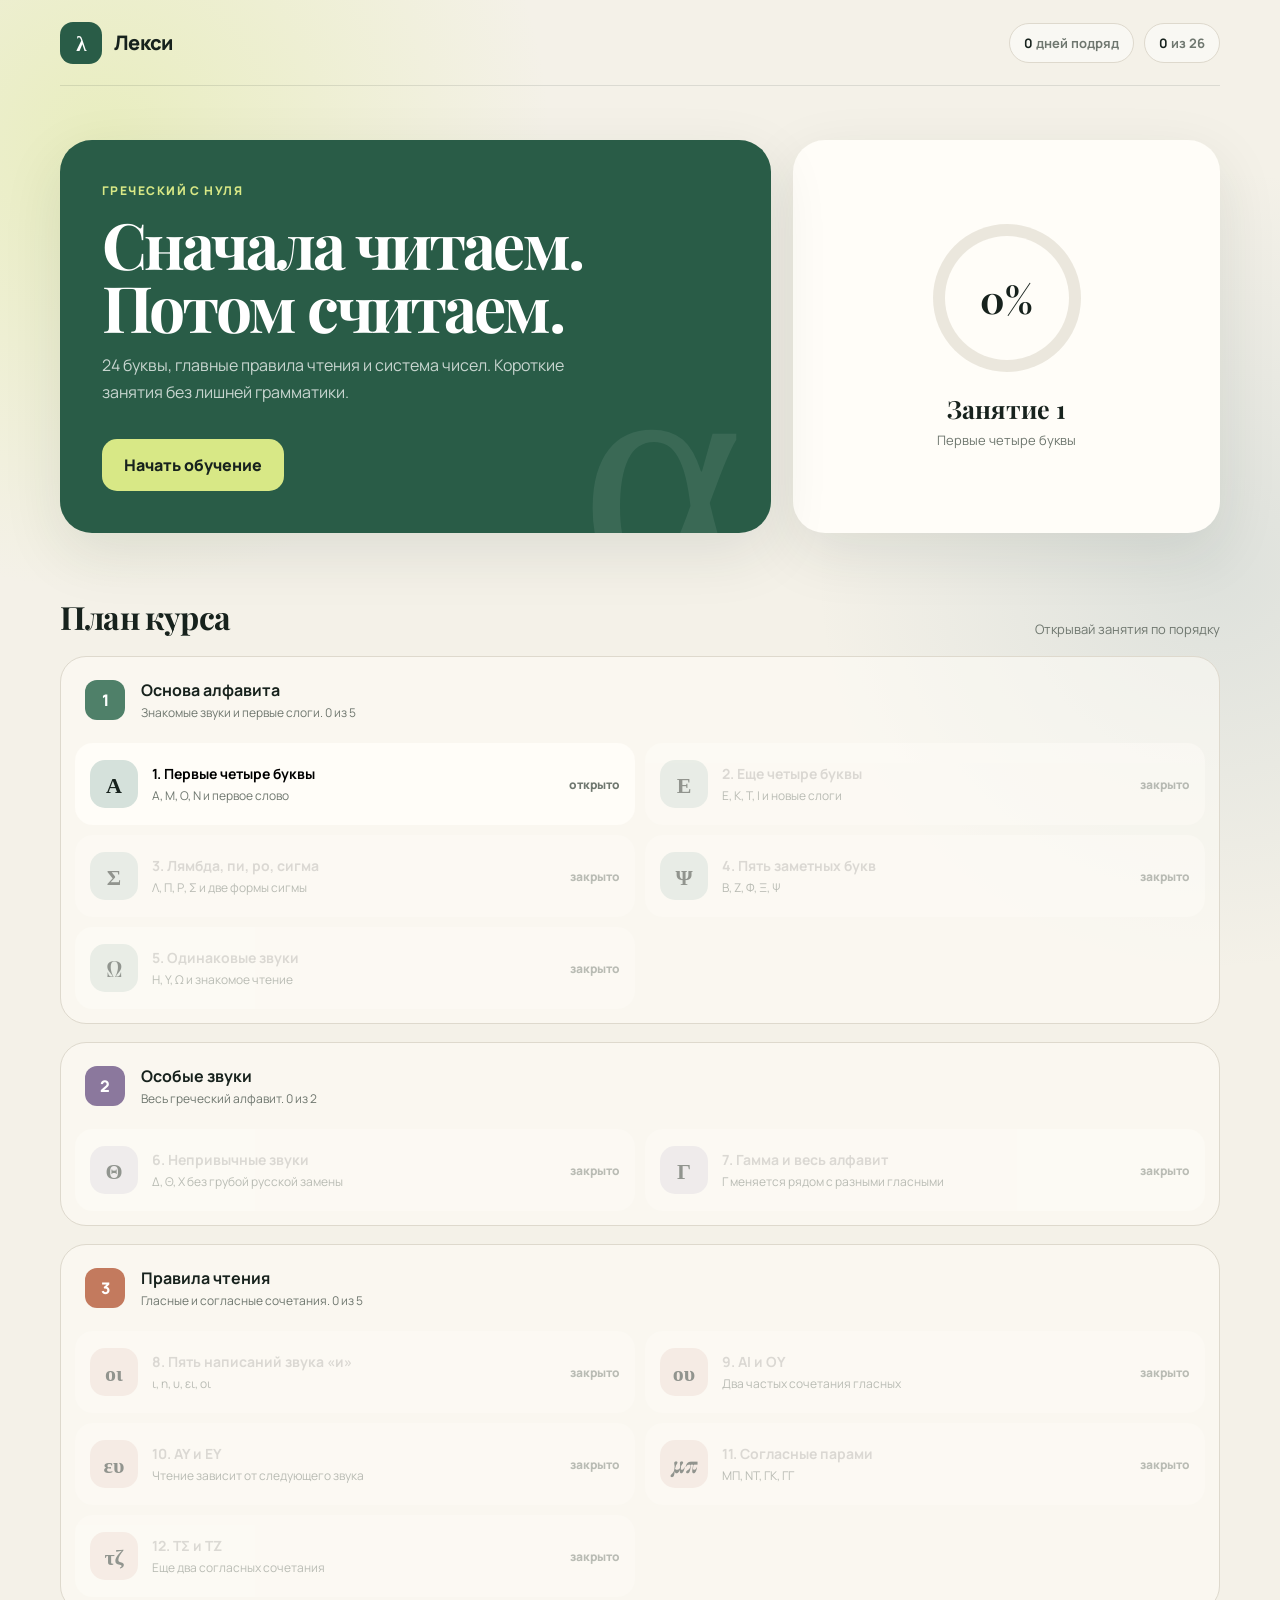
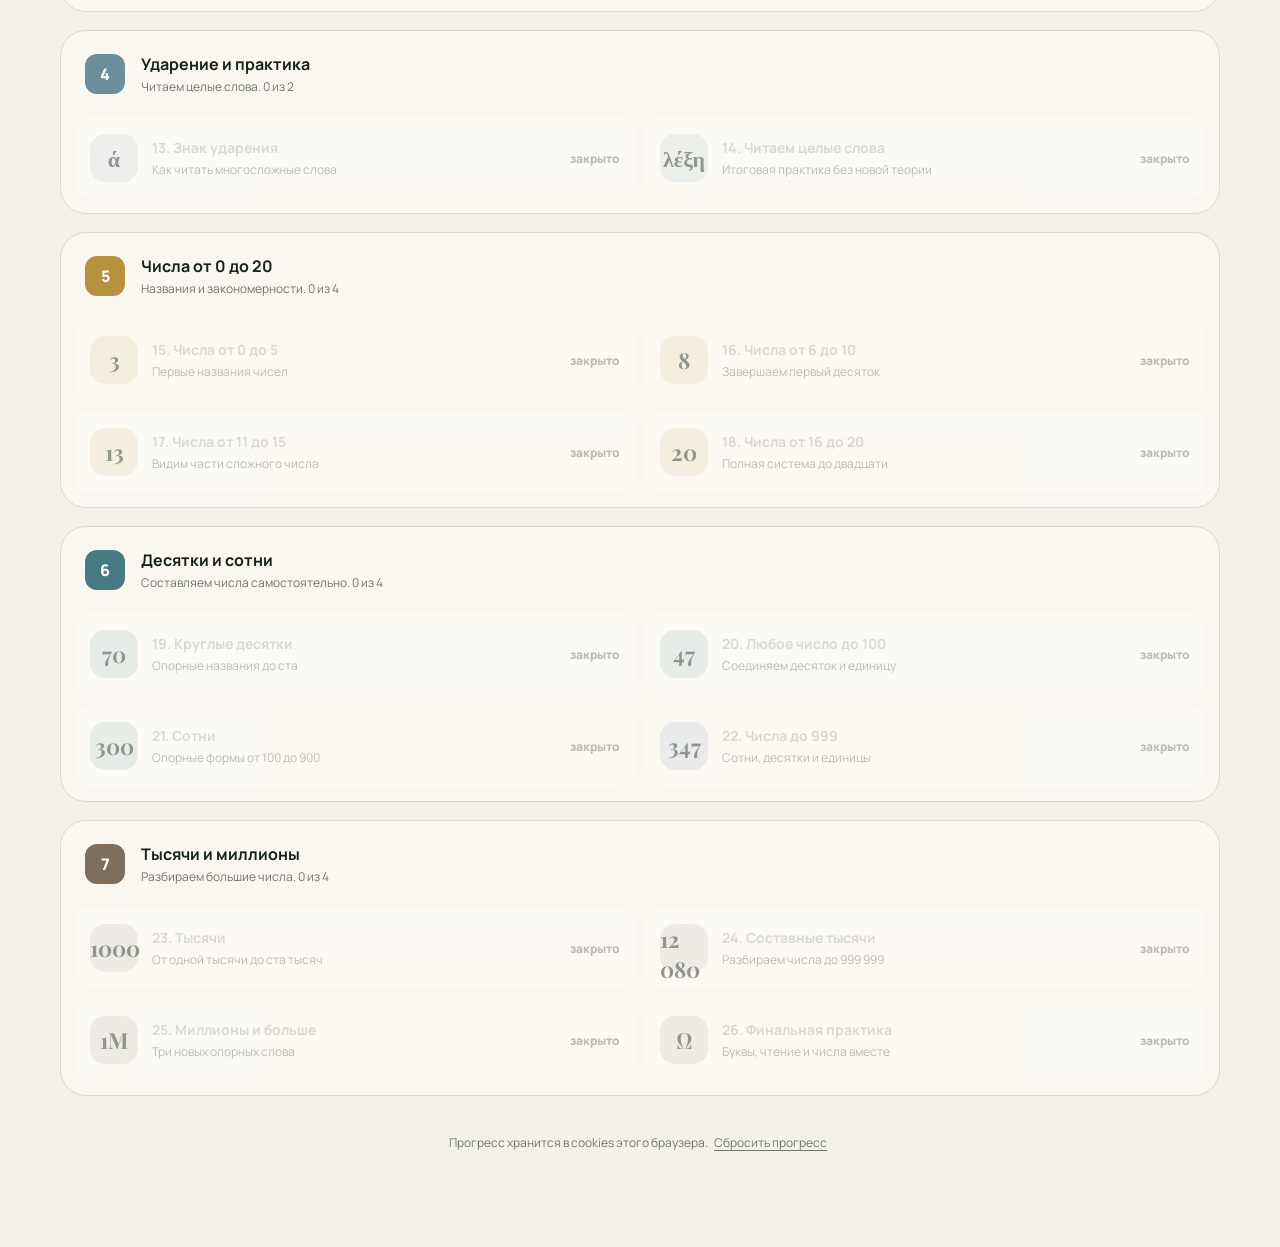
==== docs/index.html @ 23f55894 "Refresh published audio assets" ====
<!doctype html>
<html lang="ru">
<head>
  <meta charset="UTF-8">
  <meta name="viewport" content="width=device-width, initial-scale=1.0">
  <meta name="theme-color" content="#f4f1e8">
  <meta name="description" content="Интерактивный курс греческого алфавита, чтения и чисел">
  <title>Λέξη: греческий с нуля</title>
  <link rel="preconnect" href="https://fonts.googleapis.com">
  <link rel="preconnect" href="https://fonts.gstatic.com" crossorigin>
  <link href="https://fonts.googleapis.com/css2?family=Manrope:wght@400;500;600;700;800&family=Playfair+Display:wght@600;700&display=swap" rel="stylesheet">
  <link rel="stylesheet" href="styles.css?v=2">
</head>
<body>
  <div id="app"></div>
  <noscript>Для работы курса нужно включить JavaScript.</noscript>
  <script src="app.js?v=2"></script>
</body>
</html>
---- docs/styles.css ----
:root {
  --ink: #17221d;
  --muted: #6f776f;
  --paper: #f4f1e8;
  --card: #fffdf8;
  --line: #ded9cd;
  --green: #295c47;
  --green-dark: #1d4434;
  --lime: #d8e886;
  --clay: #d88060;
  --blue: #7898a4;
  --violet: #8a7da8;
  --yellow: #e8cb68;
  --shadow: 0 20px 60px rgba(33, 47, 39, .10);
  --radius: 26px;
}

* { box-sizing: border-box; }

html { scroll-behavior: smooth; }

body {
  margin: 0;
  min-width: 320px;
  color: var(--ink);
  background:
    radial-gradient(circle at 8% 5%, rgba(216, 232, 134, .42), transparent 28rem),
    radial-gradient(circle at 95% 20%, rgba(120, 152, 164, .18), transparent 25rem),
    var(--paper);
  font-family: "Manrope", system-ui, sans-serif;
  -webkit-font-smoothing: antialiased;
}

button { font: inherit; }
button:focus-visible, a:focus-visible { outline: 3px solid rgba(41, 92, 71, .3); outline-offset: 3px; }

.shell { width: min(1160px, calc(100% - 40px)); margin: 0 auto; padding-bottom: 80px; }

.topbar {
  display: flex;
  align-items: center;
  justify-content: space-between;
  min-height: 86px;
  border-bottom: 1px solid rgba(23, 34, 29, .11);
}

.brand { display: flex; align-items: center; gap: 12px; font-weight: 800; letter-spacing: -.04em; }
.brand-mark {
  display: grid;
  place-items: center;
  width: 42px;
  height: 42px;
  border-radius: 13px;
  color: white;
  background: var(--green);
  font-family: "Playfair Display", serif;
  font-size: 21px;
}
.brand-name { font-size: 20px; }

.top-stats { display: flex; align-items: center; gap: 10px; }
.stat-pill {
  padding: 10px 14px;
  border: 1px solid var(--line);
  border-radius: 999px;
  color: var(--muted);
  background: rgba(255,255,255,.45);
  font-size: 13px;
  font-weight: 700;
}
.stat-pill strong { color: var(--ink); }

.hero {
  display: grid;
  grid-template-columns: 1.25fr .75fr;
  gap: 22px;
  padding: 54px 0 28px;
}

.hero-main, .progress-card {
  min-height: 300px;
  border-radius: 32px;
  box-shadow: var(--shadow);
}

.hero-main {
  position: relative;
  overflow: hidden;
  padding: 42px;
  color: white;
  background: var(--green);
}

.hero-main::after {
  content: "α";
  position: absolute;
  right: 28px;
  bottom: -70px;
  color: rgba(255,255,255,.08);
  font-family: "Playfair Display", serif;
  font-size: 310px;
  line-height: 1;
}

.eyebrow {
  margin: 0 0 14px;
  color: var(--green);
  font-size: 12px;
  font-weight: 800;
  letter-spacing: .12em;
  text-transform: uppercase;
}
.hero-main .eyebrow { color: var(--lime); }

h1, h2, h3, p { margin-top: 0; }
h1, h2 { font-family: "Playfair Display", serif; }
.hero h1 { max-width: 620px; margin-bottom: 14px; font-size: clamp(40px, 5vw, 67px); line-height: .98; letter-spacing: -.045em; }
.hero-copy { position: relative; z-index: 1; max-width: 520px; color: rgba(255,255,255,.74); font-size: 16px; line-height: 1.65; }

.primary-btn, .secondary-btn, .answer-btn, .icon-btn {
  border: 0;
  cursor: pointer;
  transition: transform .18s ease, background .18s ease, border-color .18s ease, opacity .18s ease;
}
.primary-btn:hover, .secondary-btn:hover, .answer-btn:hover { transform: translateY(-2px); }

.primary-btn {
  position: relative;
  z-index: 1;
  margin-top: 18px;
  padding: 15px 22px;
  border-radius: 15px;
  color: var(--ink);
  background: var(--lime);
  font-weight: 800;
}
.primary-btn.dark { color: white; background: var(--green); }
.primary-btn:disabled { cursor: default; opacity: .45; transform: none; }

.progress-card {
  display: flex;
  flex-direction: column;
  align-items: center;
  justify-content: center;
  padding: 34px;
  background: var(--card);
  text-align: center;
}
.ring {
  position: relative;
  display: grid;
  place-items: center;
  width: 148px;
  height: 148px;
  margin-bottom: 20px;
  border-radius: 50%;
  background: conic-gradient(var(--green) var(--progress), #ebe7dd 0);
}
.ring::before { content: ""; position: absolute; inset: 12px; border-radius: 50%; background: var(--card); }
.ring strong { position: relative; font-family: "Playfair Display", serif; font-size: 38px; }
.progress-card h2 { margin-bottom: 6px; font-size: 25px; }
.progress-card p { margin: 0; color: var(--muted); font-size: 13px; }

.section-head { display: flex; align-items: end; justify-content: space-between; gap: 20px; margin: 34px 0 18px; }
.section-head h2 { margin: 0; font-size: 32px; letter-spacing: -.025em; }
.section-head p { margin: 0; color: var(--muted); font-size: 13px; }

.block { margin-bottom: 18px; border: 1px solid var(--line); border-radius: var(--radius); background: rgba(255,253,248,.55); overflow: hidden; }
.block-head { display: flex; align-items: center; gap: 16px; padding: 22px 24px 12px; }
.block-no { display: grid; place-items: center; width: 40px; height: 40px; flex: 0 0 auto; border-radius: 12px; background: var(--block-color); color: white; font-weight: 800; }
.block-head h3 { margin: 0 0 3px; font-size: 16px; }
.block-head p { margin: 0; color: var(--muted); font-size: 12px; }

.lesson-grid { display: grid; grid-template-columns: repeat(2, minmax(0, 1fr)); gap: 10px; padding: 10px 14px 14px; }
.lesson-row {
  display: grid;
  grid-template-columns: 48px minmax(0, 1fr) auto;
  align-items: center;
  gap: 14px;
  min-height: 82px;
  padding: 14px;
  border: 1px solid transparent;
  border-radius: 18px;
  background: var(--card);
  cursor: pointer;
  text-align: left;
}
.lesson-row:hover { border-color: var(--block-color); transform: translateY(-1px); }
.lesson-row.locked { cursor: not-allowed; opacity: .46; }
.lesson-row.locked:hover { border-color: transparent; transform: none; }
.lesson-icon { display: grid; place-items: center; width: 48px; height: 48px; border-radius: 15px; color: var(--ink); background: color-mix(in srgb, var(--block-color) 24%, white); font-family: "Playfair Display", serif; font-size: 22px; font-weight: 700; }
.lesson-copy strong { display: block; margin-bottom: 4px; font-size: 14px; }
.lesson-copy span { display: block; overflow: hidden; color: var(--muted); font-size: 12px; text-overflow: ellipsis; white-space: nowrap; }
.lesson-status { min-width: 30px; color: var(--muted); font-size: 12px; font-weight: 800; text-align: right; }
.lesson-row.done .lesson-status { color: var(--green); }

.footer-note { margin-top: 34px; color: var(--muted); font-size: 12px; text-align: center; }
.text-btn { padding: 4px; border: 0; color: var(--muted); background: none; cursor: pointer; text-decoration: underline; text-underline-offset: 3px; }

.lesson-shell { min-height: 100vh; padding-bottom: 40px; }
.lesson-topbar { width: min(820px, calc(100% - 34px)); margin: 0 auto; padding: 24px 0 10px; }
.lesson-nav { display: grid; grid-template-columns: 44px 1fr 44px; align-items: center; gap: 16px; }
.icon-btn { display: grid; place-items: center; width: 42px; height: 42px; border: 1px solid var(--line); border-radius: 13px; color: var(--ink); background: var(--card); font-size: 22px; }
.lesson-counter { color: var(--muted); font-size: 12px; font-weight: 700; text-align: center; }
.step-progress { height: 7px; margin-top: 18px; border-radius: 999px; background: #dfdacf; overflow: hidden; }
.step-progress div { height: 100%; border-radius: inherit; background: var(--green); transition: width .35s ease; }

.stage { display: grid; place-items: center; width: min(820px, calc(100% - 34px)); min-height: calc(100vh - 135px); margin: 0 auto; padding: 24px 0; }
.activity-card { width: 100%; padding: clamp(28px, 6vw, 58px); border: 1px solid var(--line); border-radius: 32px; background: var(--card); box-shadow: var(--shadow); text-align: center; animation: card-in .28s ease both; }
@keyframes card-in { from { opacity: 0; transform: translateY(10px); } }
.activity-card h1 { max-width: 640px; margin: 0 auto 16px; font-size: clamp(35px, 6vw, 58px); line-height: 1.03; letter-spacing: -.035em; }
.activity-card h2 { max-width: 600px; margin: 0 auto 15px; font-size: clamp(27px, 4vw, 38px); line-height: 1.12; }
.activity-card .lead { max-width: 590px; margin: 0 auto 24px; color: var(--muted); font-size: 16px; line-height: 1.65; }
.greek-display { margin: 4px 0 18px; font-family: "Playfair Display", serif; font-size: clamp(70px, 15vw, 132px); line-height: 1; letter-spacing: .01em; }
.greek-word { margin: 6px 0 22px; font-family: "Playfair Display", serif; font-size: clamp(54px, 11vw, 94px); line-height: 1.05; }
.pronunciation { display: inline-block; margin-bottom: 18px; padding: 8px 13px; border-radius: 999px; color: var(--green); background: #e6eddf; font-weight: 800; }
.tip { max-width: 570px; margin: 22px auto 0; padding: 16px 18px; border-left: 4px solid var(--yellow); border-radius: 0 12px 12px 0; color: #5f5b4c; background: #faf3d8; font-size: 13px; line-height: 1.55; text-align: left; }
.chips { display: flex; flex-wrap: wrap; justify-content: center; gap: 8px; margin: 18px 0; }
.chip { padding: 8px 12px; border: 1px solid var(--line); border-radius: 999px; background: #f8f5ed; font-size: 13px; font-weight: 700; }
.speak-btn { display: inline-flex; align-items: center; gap: 8px; margin-bottom: 18px; padding: 10px 14px; border: 1px solid var(--line); border-radius: 999px; color: var(--green); background: transparent; cursor: pointer; font-weight: 800; }
.speak-dot { width: 9px; height: 9px; border-radius: 50%; background: currentColor; box-shadow: 0 0 0 4px rgba(41,92,71,.12); }
.speak-btn:disabled { cursor: default; opacity: .72; }
.speak-btn.speaking .speak-dot { animation: speak-pulse .9s ease-in-out infinite alternate; }
@keyframes speak-pulse { to { box-shadow: 0 0 0 8px rgba(41,92,71,.08); transform: scale(.72); } }

.answers { display: grid; grid-template-columns: repeat(2, minmax(0, 1fr)); gap: 11px; max-width: 650px; margin: 26px auto 0; }
.answer-btn { min-height: 62px; padding: 14px 16px; border: 2px solid var(--line); border-radius: 16px; color: var(--ink); background: white; font-weight: 800; }
.answer-btn:hover { border-color: #8ca99a; }
.answer-btn.selected.correct { border-color: var(--green); background: #e4efe8; }
.answer-btn.selected.wrong { border-color: var(--clay); background: #fae6df; }
.answer-btn.dim { opacity: .45; }
.feedback { max-width: 650px; margin: 18px auto 0; padding: 16px; border-radius: 16px; font-size: 14px; font-weight: 700; text-align: left; }
.feedback.correct { color: #214f3c; background: #e4efe8; }
.feedback.wrong { color: #843e2e; background: #fae6df; }
.activity-actions { display: flex; justify-content: center; gap: 10px; margin-top: 26px; }
.secondary-btn { padding: 14px 20px; border: 1px solid var(--line); border-radius: 15px; color: var(--ink); background: transparent; font-weight: 800; }

.finish-badge { display: grid; place-items: center; width: 94px; height: 94px; margin: 0 auto 22px; border-radius: 28px; color: white; background: var(--green); font-family: "Playfair Display", serif; font-size: 42px; transform: rotate(-4deg); }
.result-stats { display: grid; grid-template-columns: repeat(3, 1fr); gap: 10px; max-width: 520px; margin: 26px auto; }
.result-stat { padding: 16px 10px; border-radius: 16px; background: #f3f0e8; }
.result-stat strong { display: block; font-size: 22px; }
.result-stat span { color: var(--muted); font-size: 11px; }

.toast { position: fixed; right: 20px; bottom: 20px; z-index: 10; padding: 13px 17px; border-radius: 13px; color: white; background: var(--ink); box-shadow: var(--shadow); font-size: 13px; animation: toast .25s ease both; }
@keyframes toast { from { opacity: 0; transform: translateY(10px); } }

@media (max-width: 760px) {
  .shell { width: min(100% - 24px, 1160px); }
  .topbar { min-height: 72px; }
  .brand-name { font-size: 17px; }
  .stat-pill:first-child { display: none; }
  .hero { grid-template-columns: 1fr; padding-top: 26px; }
  .hero-main { min-height: 330px; padding: 30px 25px; }
  .progress-card { min-height: 250px; }
  .lesson-grid { grid-template-columns: 1fr; }
  .section-head { align-items: start; flex-direction: column; gap: 6px; }
  .activity-card { border-radius: 24px; }
  .answers { grid-template-columns: 1fr; }
  .result-stats { grid-template-columns: 1fr; }
  .result-stat { display: flex; align-items: center; justify-content: space-between; }
  .activity-actions { flex-direction: column; }
  .activity-actions button { width: 100%; }
}

@media (prefers-reduced-motion: reduce) {
  *, *::before, *::after { scroll-behavior: auto !important; animation-duration: .01ms !important; transition-duration: .01ms !important; }
}
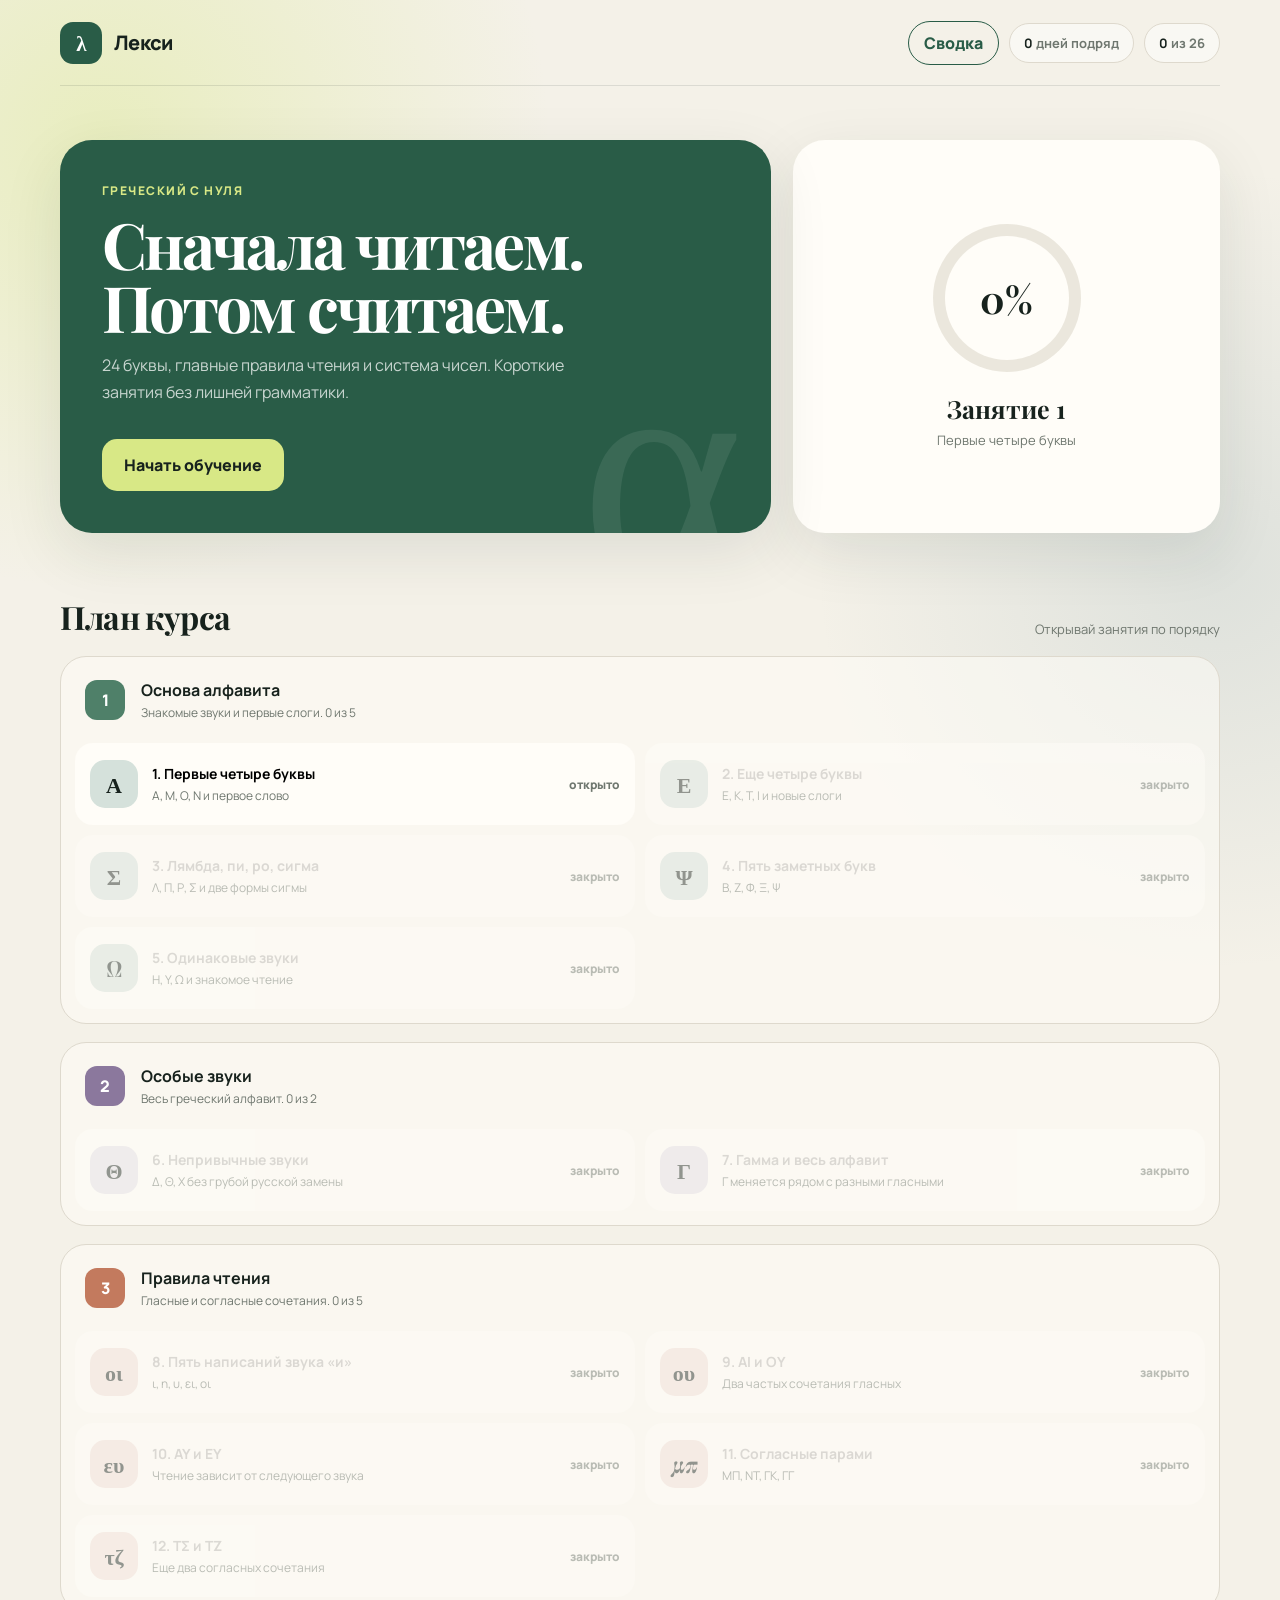
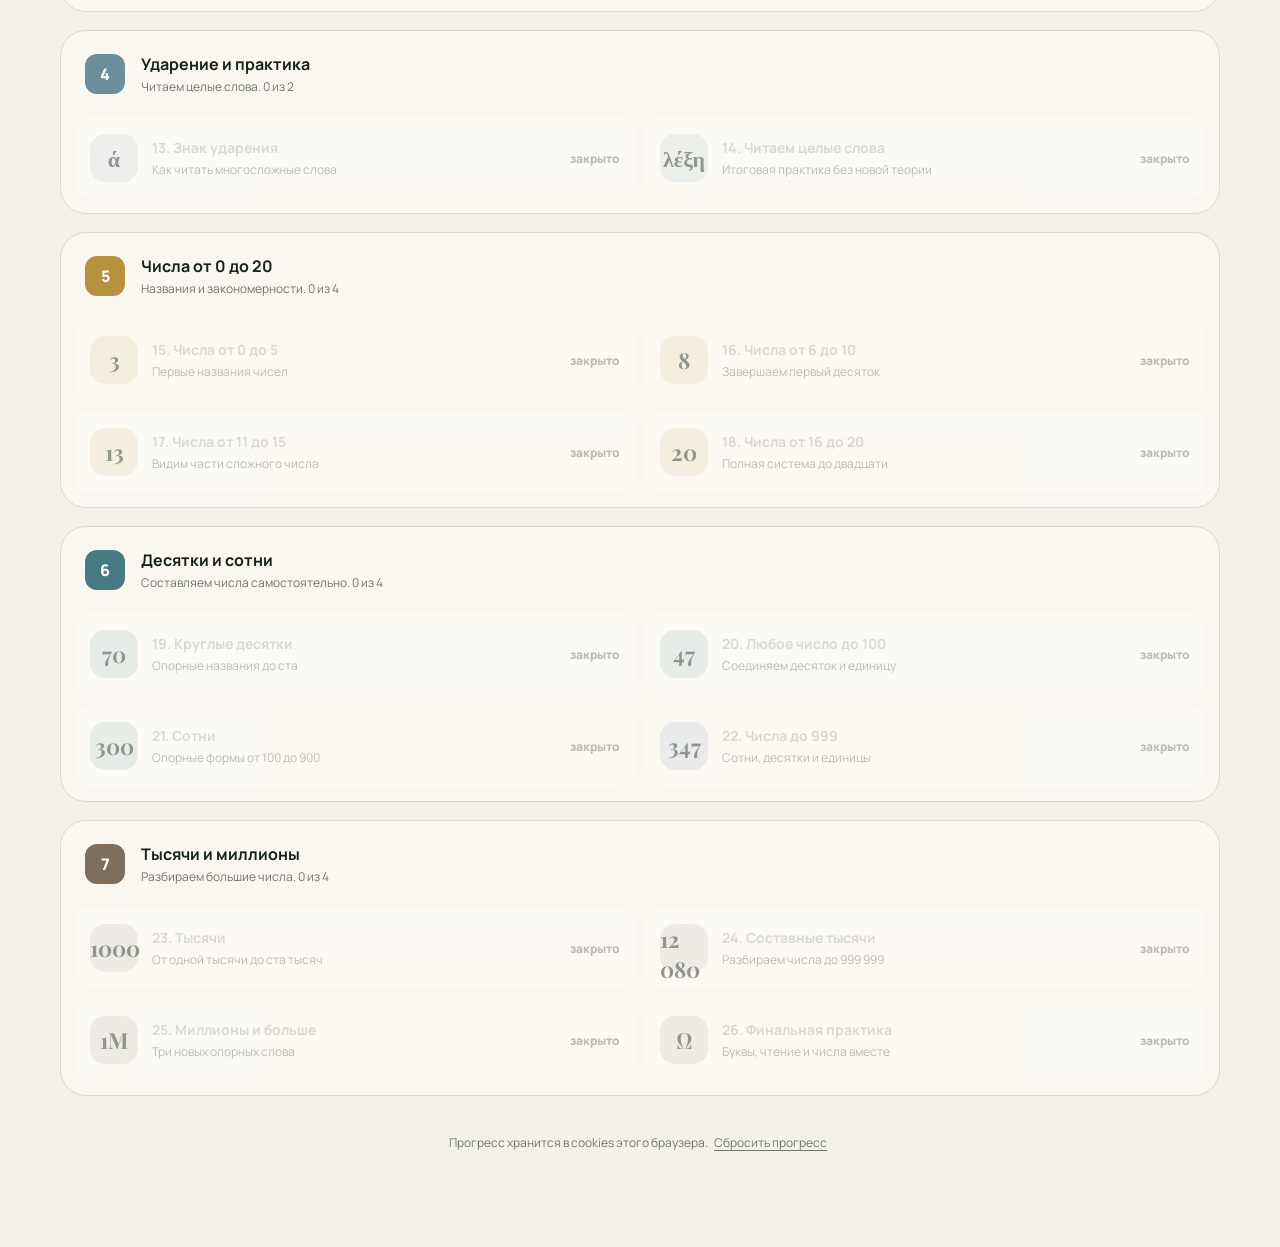
==== commit 73af0525: "Add interactive course reference" ====
--- a/docs/index.html
+++ b/docs/index.html
@@ -9,11 +9,11 @@
   <link rel="preconnect" href="https://fonts.googleapis.com">
   <link rel="preconnect" href="https://fonts.gstatic.com" crossorigin>
   <link href="https://fonts.googleapis.com/css2?family=Manrope:wght@400;500;600;700;800&family=Playfair+Display:wght@600;700&display=swap" rel="stylesheet">
-  <link rel="stylesheet" href="styles.css?v=2">
+  <link rel="stylesheet" href="styles.css?v=3">
 </head>
 <body>
   <div id="app"></div>
   <noscript>Для работы курса нужно включить JavaScript.</noscript>
-  <script src="app.js?v=2"></script>
+  <script src="app.js?v=3"></script>
 </body>
 </html>
--- a/docs/styles.css
+++ b/docs/styles.css
@@ -59,6 +59,17 @@
 .brand-name { font-size: 20px; }
 
 .top-stats { display: flex; align-items: center; gap: 10px; }
+.top-actions { display: flex; align-items: center; gap: 10px; }
+.reference-btn {
+  padding: 10px 15px;
+  border: 1px solid var(--green);
+  border-radius: 999px;
+  color: var(--green);
+  background: transparent;
+  cursor: pointer;
+  font-weight: 800;
+}
+.reference-btn:hover { color: white; background: var(--green); }
 .stat-pill {
   padding: 10px 14px;
   border: 1px solid var(--line);
@@ -234,6 +245,7 @@
 .feedback.wrong { color: #843e2e; background: #fae6df; }
 .activity-actions { display: flex; justify-content: center; gap: 10px; margin-top: 26px; }
 .secondary-btn { padding: 14px 20px; border: 1px solid var(--line); border-radius: 15px; color: var(--ink); background: transparent; font-weight: 800; }
+.secondary-btn.compact { padding: 10px 15px; background: rgba(255,255,255,.45); }
 
 .finish-badge { display: grid; place-items: center; width: 94px; height: 94px; margin: 0 auto 22px; border-radius: 28px; color: white; background: var(--green); font-family: "Playfair Display", serif; font-size: 42px; transform: rotate(-4deg); }
 .result-stats { display: grid; grid-template-columns: repeat(3, 1fr); gap: 10px; max-width: 520px; margin: 26px auto; }
@@ -243,6 +255,61 @@
 
 .toast { position: fixed; right: 20px; bottom: 20px; z-index: 10; padding: 13px 17px; border-radius: 13px; color: white; background: var(--ink); box-shadow: var(--shadow); font-size: 13px; animation: toast .25s ease both; }
 @keyframes toast { from { opacity: 0; transform: translateY(10px); } }
+
+.reference-shell { min-height: 100vh; }
+.reference-hero { max-width: 790px; padding: 58px 0 28px; }
+.reference-hero h1 { margin-bottom: 14px; font-size: clamp(40px, 6vw, 68px); line-height: 1; letter-spacing: -.04em; }
+.reference-hero p:last-child { max-width: 700px; margin: 0; color: var(--muted); font-size: 16px; line-height: 1.65; }
+.reference-tabs { position: sticky; top: 10px; z-index: 5; display: inline-flex; gap: 5px; margin-bottom: 28px; padding: 5px; border: 1px solid var(--line); border-radius: 16px; background: rgba(255,253,248,.9); box-shadow: 0 8px 30px rgba(33,47,39,.08); backdrop-filter: blur(12px); }
+.reference-tab { padding: 11px 18px; border: 0; border-radius: 11px; color: var(--muted); background: transparent; cursor: pointer; font-weight: 800; }
+.reference-tab.active { color: white; background: var(--green); }
+.reference-content { padding-bottom: 70px; }
+.reference-grid { display: grid; gap: 12px; }
+.alphabet-grid { grid-template-columns: repeat(3, minmax(0, 1fr)); }
+.rules-grid { grid-template-columns: repeat(2, minmax(0, 1fr)); }
+.numbers-grid { grid-template-columns: repeat(3, minmax(0, 1fr)); }
+
+.ref-card {
+  display: grid;
+  grid-template-columns: auto minmax(0, 1fr);
+  align-items: start;
+  gap: 14px 16px;
+  min-width: 0;
+  padding: 20px;
+  border: 1px solid var(--line);
+  border-radius: 20px;
+  color: var(--ink);
+  background: var(--card);
+  cursor: pointer;
+  text-align: left;
+  box-shadow: 0 8px 24px rgba(33,47,39,.04);
+  transition: transform .18s ease, border-color .18s ease, box-shadow .18s ease;
+}
+.ref-card:hover { border-color: #91a99c; box-shadow: 0 14px 30px rgba(33,47,39,.08); transform: translateY(-2px); }
+.ref-card:disabled { cursor: default; opacity: .76; transform: none; }
+.ref-letter { display: grid; place-items: center; min-width: 76px; min-height: 76px; padding: 6px; border-radius: 17px; color: var(--green-dark); background: #edf0e4; font-family: "Playfair Display", serif; font-size: 31px; font-weight: 700; }
+.ref-body { display: flex; min-width: 0; flex-direction: column; gap: 5px; }
+.ref-title { display: block; font-size: 16px; font-weight: 800; }
+.ref-reading { color: var(--green); font-size: 13px; font-weight: 800; }
+.ref-example { display: block; color: var(--muted); font-size: 12px; line-height: 1.5; }
+.ref-example b { color: var(--ink); font-size: 14px; }
+.ref-note { display: block; color: var(--muted); font-size: 13px; line-height: 1.55; }
+.ref-listen { grid-column: 1 / -1; display: inline-flex; align-items: center; gap: 8px; width: max-content; color: var(--green); font-size: 12px; font-weight: 800; }
+.ref-card.speaking .speak-dot { animation: speak-pulse .9s ease-in-out infinite alternate; }
+
+.rule-card { grid-template-columns: 1fr; min-height: 245px; }
+.rule-top { display: flex; align-items: center; justify-content: space-between; gap: 12px; }
+.rule-pattern { font-family: "Playfair Display", serif; font-size: 30px; font-weight: 700; }
+.rule-reading { padding: 7px 10px; border-radius: 999px; color: var(--green); background: #e7eddf; font-size: 12px; font-weight: 800; text-align: center; }
+
+.reference-notice { margin-bottom: 24px; padding: 18px 20px; border: 1px solid #d8d2bf; border-radius: 16px; color: #625d4c; background: #fbf5dc; font-size: 13px; line-height: 1.6; }
+.number-group { margin-bottom: 40px; }
+.number-group-head { display: flex; align-items: end; justify-content: space-between; gap: 16px; margin-bottom: 14px; }
+.number-group-head h2 { margin: 0; font-size: 29px; }
+.number-group-head span { color: var(--muted); font-size: 12px; }
+.number-card { grid-template-columns: 72px minmax(0, 1fr); min-height: 155px; }
+.number-value { color: var(--green-dark); font-family: "Playfair Display", serif; font-size: 28px; font-weight: 700; line-height: 1.1; }
+.number-greek { font-family: "Playfair Display", serif; font-size: 21px; font-weight: 700; overflow-wrap: anywhere; }
 
 @media (max-width: 760px) {
   .shell { width: min(100% - 24px, 1160px); }
@@ -260,6 +327,19 @@
   .result-stat { display: flex; align-items: center; justify-content: space-between; }
   .activity-actions { flex-direction: column; }
   .activity-actions button { width: 100%; }
+  .reference-hero { padding-top: 36px; }
+  .reference-tabs { display: flex; width: 100%; top: 6px; }
+  .reference-tab { flex: 1; padding: 11px 8px; }
+  .alphabet-grid, .rules-grid, .numbers-grid { grid-template-columns: 1fr; }
+  .rule-card { min-height: 0; }
+  .number-card { min-height: 140px; }
+}
+
+@media (max-width: 430px) {
+  .top-stats { display: none; }
+  .ref-card { padding: 17px; }
+  .ref-letter { min-width: 66px; min-height: 66px; font-size: 27px; }
+  .number-group-head span { display: none; }
 }
 
 @media (prefers-reduced-motion: reduce) {
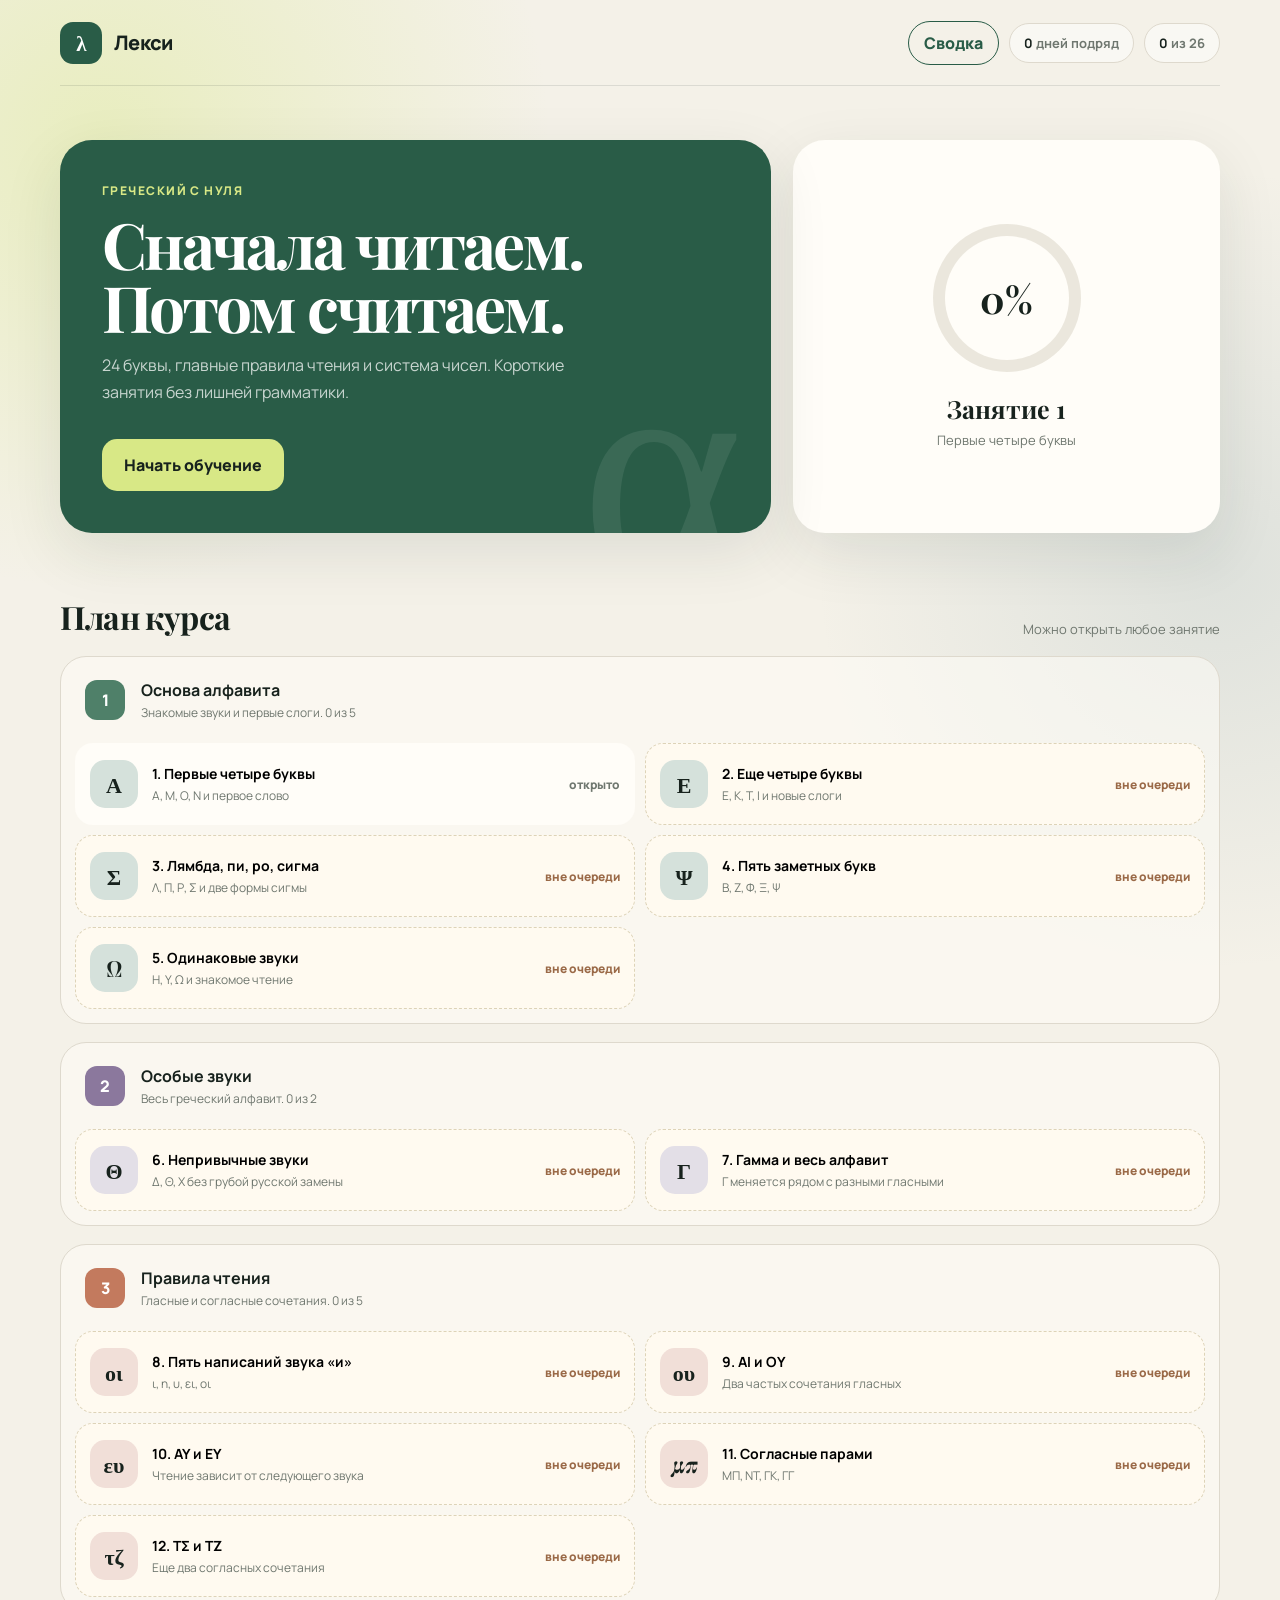
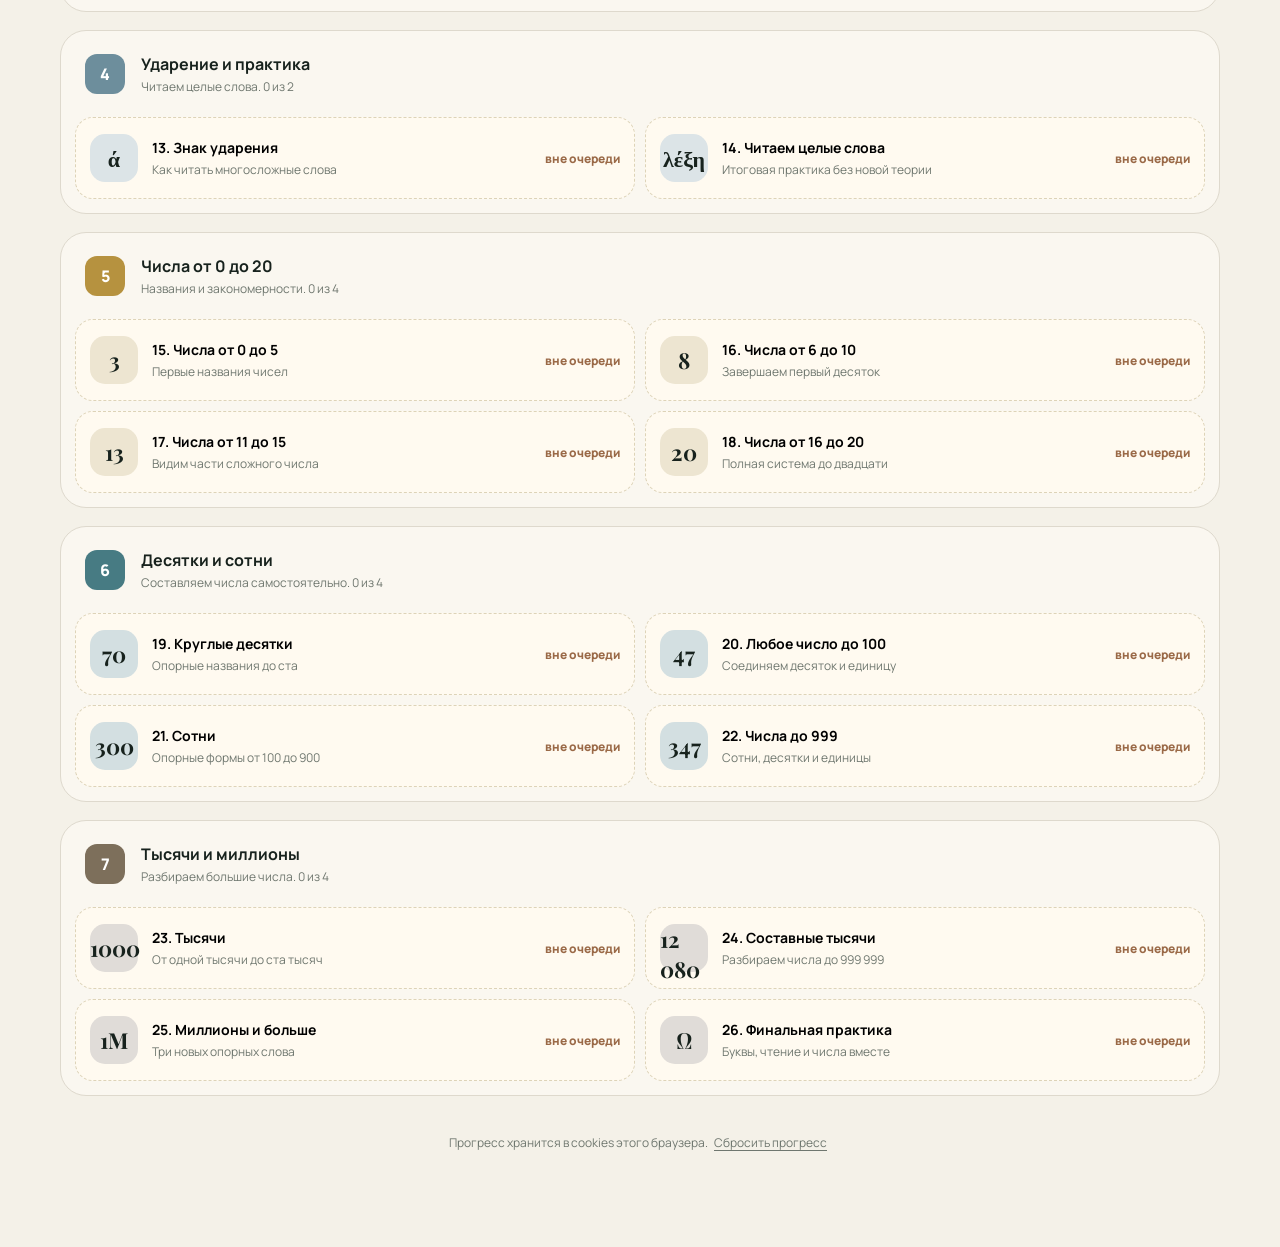
==== commit e64b467e: "Allow opening lessons out of order" ====
--- a/docs/index.html
+++ b/docs/index.html
@@ -9,11 +9,11 @@
   <link rel="preconnect" href="https://fonts.googleapis.com">
   <link rel="preconnect" href="https://fonts.gstatic.com" crossorigin>
   <link href="https://fonts.googleapis.com/css2?family=Manrope:wght@400;500;600;700;800&family=Playfair+Display:wght@600;700&display=swap" rel="stylesheet">
-  <link rel="stylesheet" href="styles.css?v=3">
+  <link rel="stylesheet" href="styles.css?v=5">
 </head>
 <body>
   <div id="app"></div>
   <noscript>Для работы курса нужно включить JavaScript.</noscript>
-  <script src="app.js?v=3"></script>
+  <script src="app.js?v=5"></script>
 </body>
 </html>
--- a/docs/styles.css
+++ b/docs/styles.css
@@ -197,8 +197,9 @@
   text-align: left;
 }
 .lesson-row:hover { border-color: var(--block-color); transform: translateY(-1px); }
-.lesson-row.locked { cursor: not-allowed; opacity: .46; }
-.lesson-row.locked:hover { border-color: transparent; transform: none; }
+.lesson-row.early { border-color: #ddd3b8; border-style: dashed; background: #fffaf0; }
+.lesson-row.early .lesson-status { color: #9a6947; }
+.lesson-row.early:hover { border-color: var(--block-color); }
 .lesson-icon { display: grid; place-items: center; width: 48px; height: 48px; border-radius: 15px; color: var(--ink); background: color-mix(in srgb, var(--block-color) 24%, white); font-family: "Playfair Display", serif; font-size: 22px; font-weight: 700; }
 .lesson-copy strong { display: block; margin-bottom: 4px; font-size: 14px; }
 .lesson-copy span { display: block; overflow: hidden; color: var(--muted); font-size: 12px; text-overflow: ellipsis; white-space: nowrap; }
@@ -229,6 +230,8 @@
 .chips { display: flex; flex-wrap: wrap; justify-content: center; gap: 8px; margin: 18px 0; }
 .chip { padding: 8px 12px; border: 1px solid var(--line); border-radius: 999px; background: #f8f5ed; font-size: 13px; font-weight: 700; }
 .speak-btn { display: inline-flex; align-items: center; gap: 8px; margin-bottom: 18px; padding: 10px 14px; border: 1px solid var(--line); border-radius: 999px; color: var(--green); background: transparent; cursor: pointer; font-weight: 800; }
+.audio-actions { display: flex; flex-wrap: wrap; justify-content: center; gap: 10px; margin-bottom: 18px; }
+.audio-actions .speak-btn { margin-bottom: 0; }
 .speak-dot { width: 9px; height: 9px; border-radius: 50%; background: currentColor; box-shadow: 0 0 0 4px rgba(41,92,71,.12); }
 .speak-btn:disabled { cursor: default; opacity: .72; }
 .speak-btn.speaking .speak-dot { animation: speak-pulse .9s ease-in-out infinite alternate; }
@@ -255,6 +258,16 @@
 
 .toast { position: fixed; right: 20px; bottom: 20px; z-index: 10; padding: 13px 17px; border-radius: 13px; color: white; background: var(--ink); box-shadow: var(--shadow); font-size: 13px; animation: toast .25s ease both; }
 @keyframes toast { from { opacity: 0; transform: translateY(10px); } }
+
+body.modal-open { overflow: hidden; }
+.warning-backdrop { position: fixed; inset: 0; z-index: 50; display: grid; place-items: center; padding: 20px; background: rgba(17,28,23,.58); backdrop-filter: blur(8px); animation: modal-in .18s ease both; }
+.warning-dialog { width: min(520px, 100%); padding: clamp(28px, 6vw, 44px); border: 1px solid var(--line); border-radius: 28px; background: var(--card); box-shadow: 0 28px 90px rgba(8,18,13,.28); text-align: center; }
+.warning-dialog h2 { margin-bottom: 12px; font-size: 32px; }
+.warning-dialog > p:not(.eyebrow) { margin: 0 auto; color: var(--muted); font-size: 14px; line-height: 1.65; }
+.warning-mark { display: grid; place-items: center; width: 58px; height: 58px; margin: 0 auto 18px; border-radius: 17px; color: white; background: var(--clay); font-family: "Playfair Display", serif; font-size: 25px; font-weight: 700; }
+.warning-actions { display: grid; grid-template-columns: 1fr 1fr; gap: 10px; margin-top: 26px; }
+.warning-actions .primary-btn { margin-top: 0; }
+@keyframes modal-in { from { opacity: 0; } }
 
 .reference-shell { min-height: 100vh; }
 .reference-hero { max-width: 790px; padding: 58px 0 28px; }
@@ -327,6 +340,8 @@
   .result-stat { display: flex; align-items: center; justify-content: space-between; }
   .activity-actions { flex-direction: column; }
   .activity-actions button { width: 100%; }
+  .warning-actions { grid-template-columns: 1fr; }
+  .warning-actions button { width: 100%; }
   .reference-hero { padding-top: 36px; }
   .reference-tabs { display: flex; width: 100%; top: 6px; }
   .reference-tab { flex: 1; padding: 11px 8px; }
